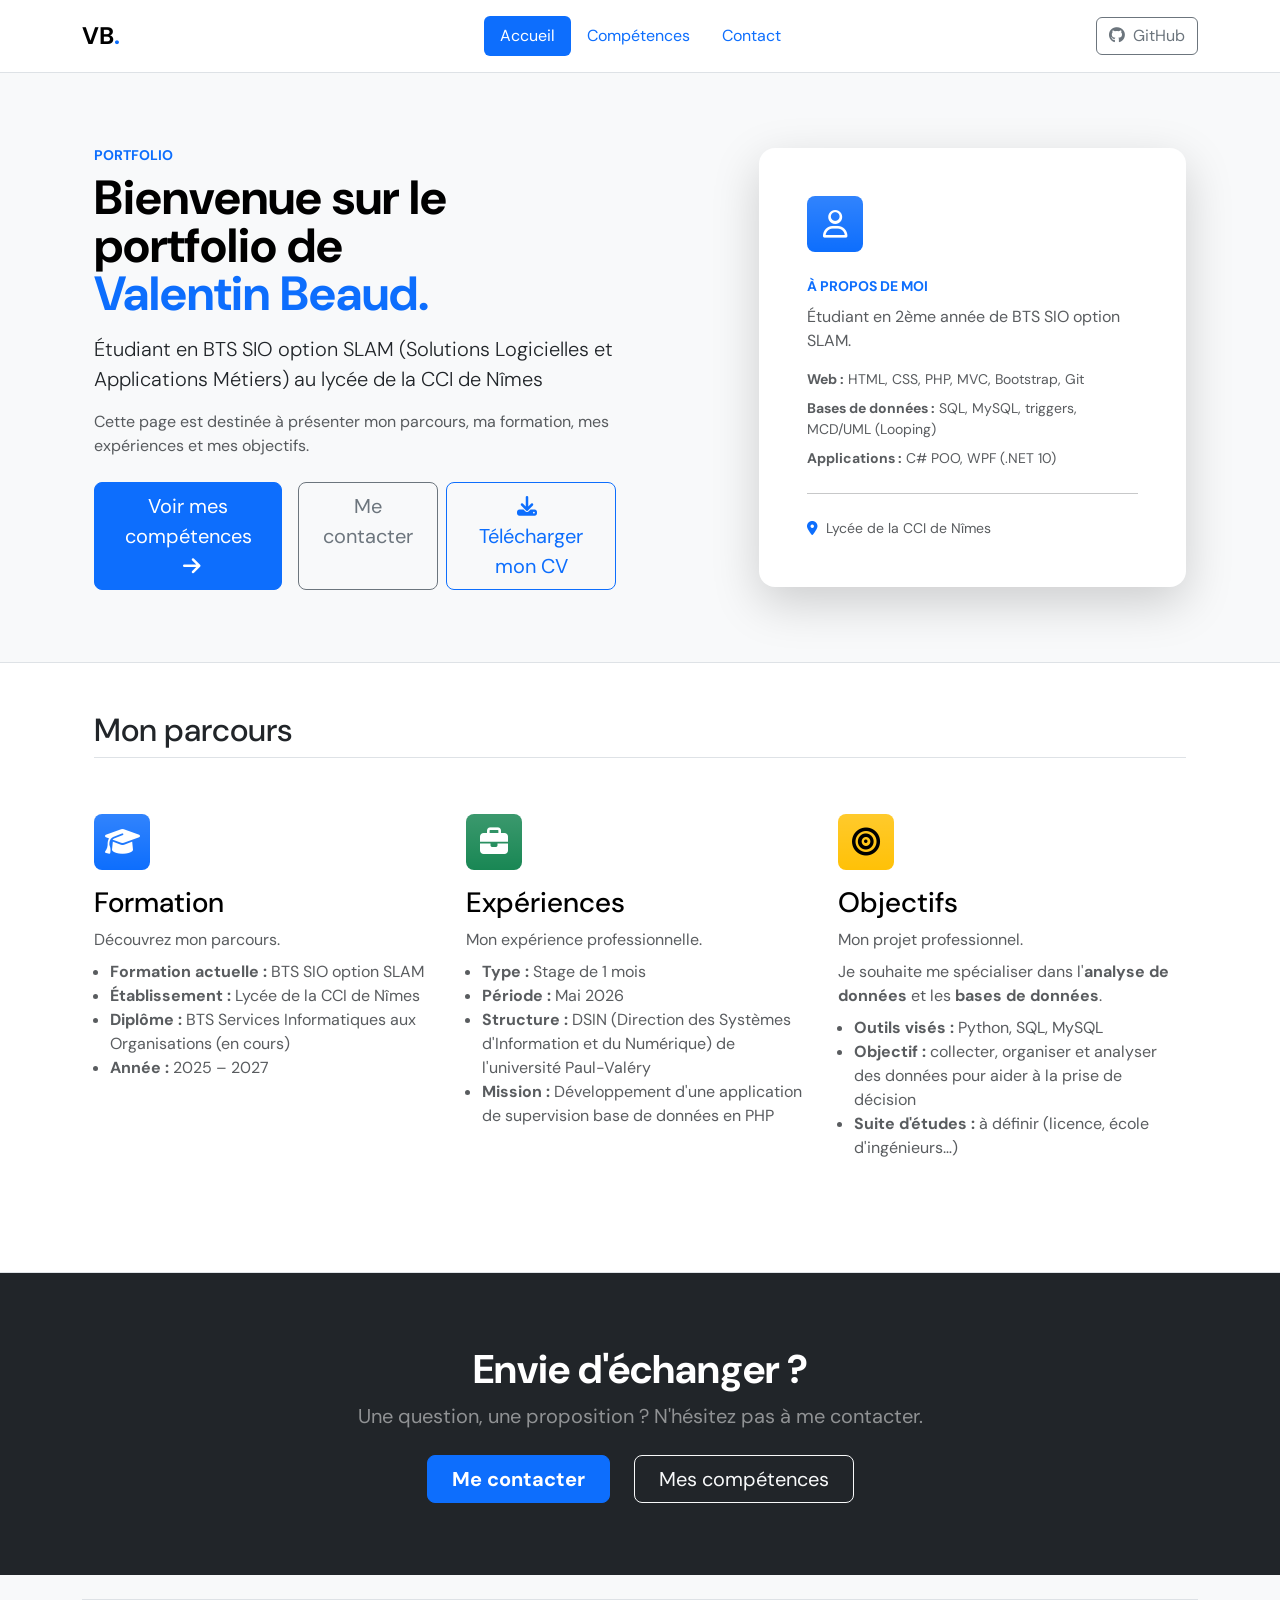
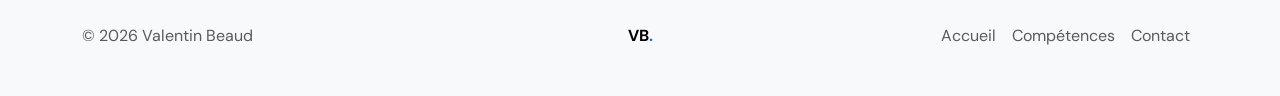
==== index.html @ 90900ea0 "Initialisation du portfolio" ====
<!doctype html>
<html lang="fr" data-bs-theme="light">

<head>
  <meta charset="utf-8">
  <meta name="viewport" content="width=device-width, initial-scale=1">
  <title>Accueil | Valentin Beaud</title>
  <link href="https://cdn.jsdelivr.net/npm/bootstrap@5.3.3/dist/css/bootstrap.min.css" rel="stylesheet">
  <link href="https://cdnjs.cloudflare.com/ajax/libs/font-awesome/6.7.2/css/all.min.css" rel="stylesheet">
  <link href="css/style.css" rel="stylesheet">
</head>

<body class="d-flex flex-column min-vh-100 bg-body-tertiary">

  <!-- En-tête (modèle « Headers » de Bootstrap) -->
  <header class="bg-body border-bottom sticky-top">
    <div class="container d-flex flex-wrap align-items-center justify-content-center justify-content-md-between py-3">
      <a href="index.html"
        class="d-flex align-items-center col-md-3 mb-2 mb-md-0 link-body-emphasis text-decoration-none fs-4 fw-bold">VB<span
          class="text-primary">.</span></a>
      <ul class="nav nav-pills col-12 col-md-auto mb-2 justify-content-center mb-md-0">
        <li class="nav-item"><a href="index.html" class="nav-link active" aria-current="page">Accueil</a></li>
        <li class="nav-item"><a href="competences.html" class="nav-link">Compétences</a></li>
        <li class="nav-item"><a href="contact.html" class="nav-link">Contact</a></li>
      </ul>
      <div class="col-md-3 text-md-end">
        <a class="btn btn-outline-secondary" href="https://github.com/vbeaud30" target="_blank"
          rel="noopener noreferrer"><i class="fa-brands fa-github me-2"></i>GitHub</a>
      </div>
    </div>
  </header>

  <main class="flex-grow-1">

    <!-- Hero (modèle « Heroes », version alignée à gauche) -->
    <section class="container px-4 py-5">
      <div class="row align-items-center g-5 py-lg-4">
        <div class="col-lg-6">
          <p class="text-primary fw-bold small mb-2">PORTFOLIO</p>
          <h1 class="display-5 fw-bold text-body-emphasis lh-1 mb-3">Bienvenue sur le portfolio de <br><span
              class="text-primary">Valentin Beaud.</span></h1>
          <p class="lead">Étudiant en BTS SIO option SLAM (Solutions Logicielles et Applications Métiers) au lycée de la
            CCI de Nîmes</p>
          <p class="text-body-secondary">Cette page est destinée à présenter mon parcours, ma formation, mes expériences
            et mes objectifs.</p>
          <div class="d-grid gap-2 d-md-flex justify-content-md-start mt-4">
            <a class="btn btn-primary btn-lg px-4 me-md-2" href="competences.html">Voir mes compétences <i
                class="fa-solid fa-arrow-right ms-2"></i></a>
            <a class="btn btn-outline-secondary btn-lg px-4" href="contact.html">Me contacter</a>
            <a class="btn btn-outline-primary btn-lg px-4" href="Documents/CV/CV-Beaud Valentin.pdf" download><i
                class="fa-solid fa-download me-2"></i>Télécharger mon CV</a>
          </div>
        </div>
        <div class="col-lg-6 col-xl-5 ms-xl-auto">
          <div class="card border-0 shadow-lg rounded-4">
            <div class="card-body p-4 p-md-5">
              <div
                class="icon-box d-flex align-items-center justify-content-center rounded-3 bg-gradient text-bg-primary fs-3 mb-4">
                <i class="fa-regular fa-user"></i>
              </div>
              <p class="text-primary small fw-bold mb-2">À PROPOS DE MOI</p>
              <p class="text-body-secondary mb-3">Étudiant en 2ème année de BTS SIO option SLAM.</p>
              <ul class="text-body-secondary small mb-0 list-unstyled">
                <li class="mb-2"><strong>Web :</strong> HTML, CSS, PHP, MVC, Bootstrap, Git</li>
                <li class="mb-2"><strong>Bases de données :</strong> SQL, MySQL, triggers, MCD/UML (Looping)</li>
                <li><strong>Applications :</strong> C# POO, WPF (.NET 10)</li>
              </ul>
              <hr class="my-4">
              <p class="small text-body-secondary mb-0"><i class="fa-solid fa-location-dot text-primary me-2"></i>Lycée
                de la CCI de Nîmes</p>
            </div>
          </div>
        </div>
      </div>
    </section>

    <!-- Colonnes avec icônes (modèle « Features ») -->
    <section class="bg-body border-top border-bottom">
      <div class="container px-4 py-5">
        <h2 class="pb-2 border-bottom">Mon parcours</h2>
        <div class="row g-4 py-5 row-cols-1 row-cols-lg-3">
          <div class="col">
            <div
              class="icon-box flex-shrink-0 d-inline-flex align-items-center justify-content-center rounded-3 bg-gradient fs-3 text-bg-primary mb-3">
              <i class="fa-solid fa-graduation-cap"></i>
            </div>
            <h3 class="fs-3 text-body-emphasis">Formation</h3>
            <p class="text-body-secondary mb-2">Découvrez mon parcours.</p>
            <ul class="text-body-secondary ps-3">
              <li><strong>Formation actuelle :</strong> BTS SIO option SLAM</li>
              <li><strong>Établissement :</strong> Lycée de la CCI de Nîmes</li>
              <li><strong>Diplôme :</strong> BTS Services Informatiques aux Organisations (en cours)</li>
              <li><strong>Année :</strong> 2025 – 2027</li>
            </ul>
          </div>
          <div class="col">
            <div
              class="icon-box flex-shrink-0 d-inline-flex align-items-center justify-content-center rounded-3 bg-gradient fs-3 text-bg-success mb-3">
              <i class="fa-solid fa-briefcase"></i>
            </div>
            <h3 class="fs-3 text-body-emphasis">Expériences</h3>
            <p class="text-body-secondary mb-2">Mon expérience professionnelle.</p>
            <ul class="text-body-secondary ps-3">
              <li><strong>Type :</strong> Stage de 1 mois</li>
              <li><strong>Période :</strong> Mai 2026</li>
              <li><strong>Structure :</strong> DSIN (Direction des Systèmes d'Information et du Numérique) de
                l'université Paul-Valéry</li>
              <li><strong>Mission :</strong> Développement d'une application de supervision base de données en PHP</li>
            </ul>
          </div>
          <div class="col">
            <div
              class="icon-box flex-shrink-0 d-inline-flex align-items-center justify-content-center rounded-3 bg-gradient fs-3 text-bg-warning mb-3">
              <i class="fa-solid fa-bullseye"></i>
            </div>
            <h3 class="fs-3 text-body-emphasis">Objectifs</h3>
            <p class="text-body-secondary mb-2">Mon projet professionnel.</p>
            <p class="text-body-secondary mb-2">Je souhaite me spécialiser dans l'<strong>analyse de données</strong> et
              les <strong>bases de données</strong>.</p>
            <ul class="text-body-secondary ps-3">
              <li><strong>Outils visés :</strong> Python, SQL, MySQL</li>
              <li><strong>Objectif :</strong> collecter, organiser et analyser des données pour aider à la prise de
                décision</li>
              <li><strong>Suite d'études :</strong> à définir (licence, école d'ingénieurs…)</li>
            </ul>
          </div>
        </div>
      </div>
    </section>

    <!-- Bandeau sombre (modèle « Heroes », version sombre) -->
    <section class="bg-dark text-white-50 px-4 py-5 text-center">
      <div class="py-4">
        <h2 class="display-6 fw-bold text-white">Envie d'échanger ?</h2>
        <div class="col-lg-6 mx-auto">
          <p class="fs-5 mb-4">Une question, une proposition ? N'hésitez pas à me contacter.</p>
          <div class="d-grid gap-2 d-sm-flex justify-content-sm-center">
            <a class="btn btn-primary btn-lg px-4 me-sm-3 fw-bold" href="contact.html">Me contacter</a>
            <a class="btn btn-outline-light btn-lg px-4" href="competences.html">Mes compétences</a>
          </div>
        </div>
      </div>
    </section>

  </main>

  <!-- Pied de page (modèle « Footers » de Bootstrap) -->
  <div class="container">
    <footer class="d-flex flex-wrap justify-content-between align-items-center py-3 my-4 border-top">
      <p class="col-md-4 mb-0 text-body-secondary">&copy; 2026 Valentin Beaud</p>
      <a href="index.html"
        class="col-md-4 d-flex align-items-center justify-content-center mb-3 mb-md-0 me-md-auto link-body-emphasis text-decoration-none fw-bold">VB<span
          class="text-primary">.</span></a>
      <ul class="nav col-md-4 justify-content-end">
        <li class="nav-item"><a href="index.html" class="nav-link px-2 text-body-secondary">Accueil</a></li>
        <li class="nav-item"><a href="competences.html" class="nav-link px-2 text-body-secondary">Compétences</a></li>
        <li class="nav-item"><a href="contact.html" class="nav-link px-2 text-body-secondary">Contact</a></li>
      </ul>
    </footer>
  </div>
</body>

</html>
---- css/style.css ----
@import url('https://fonts.googleapis.com/css2?family=DM+Sans:wght@400;500;600;700;800&display=swap');

:root { --bs-body-font-family: 'DM Sans', sans-serif; }

.icon-box { width: 3.5rem; height: 3.5rem; }

.hover-lift { transition: transform .2s ease, box-shadow .2s ease; }
.hover-lift:hover { transform: translateY(-4px); box-shadow: var(--bs-box-shadow-lg) !important; }
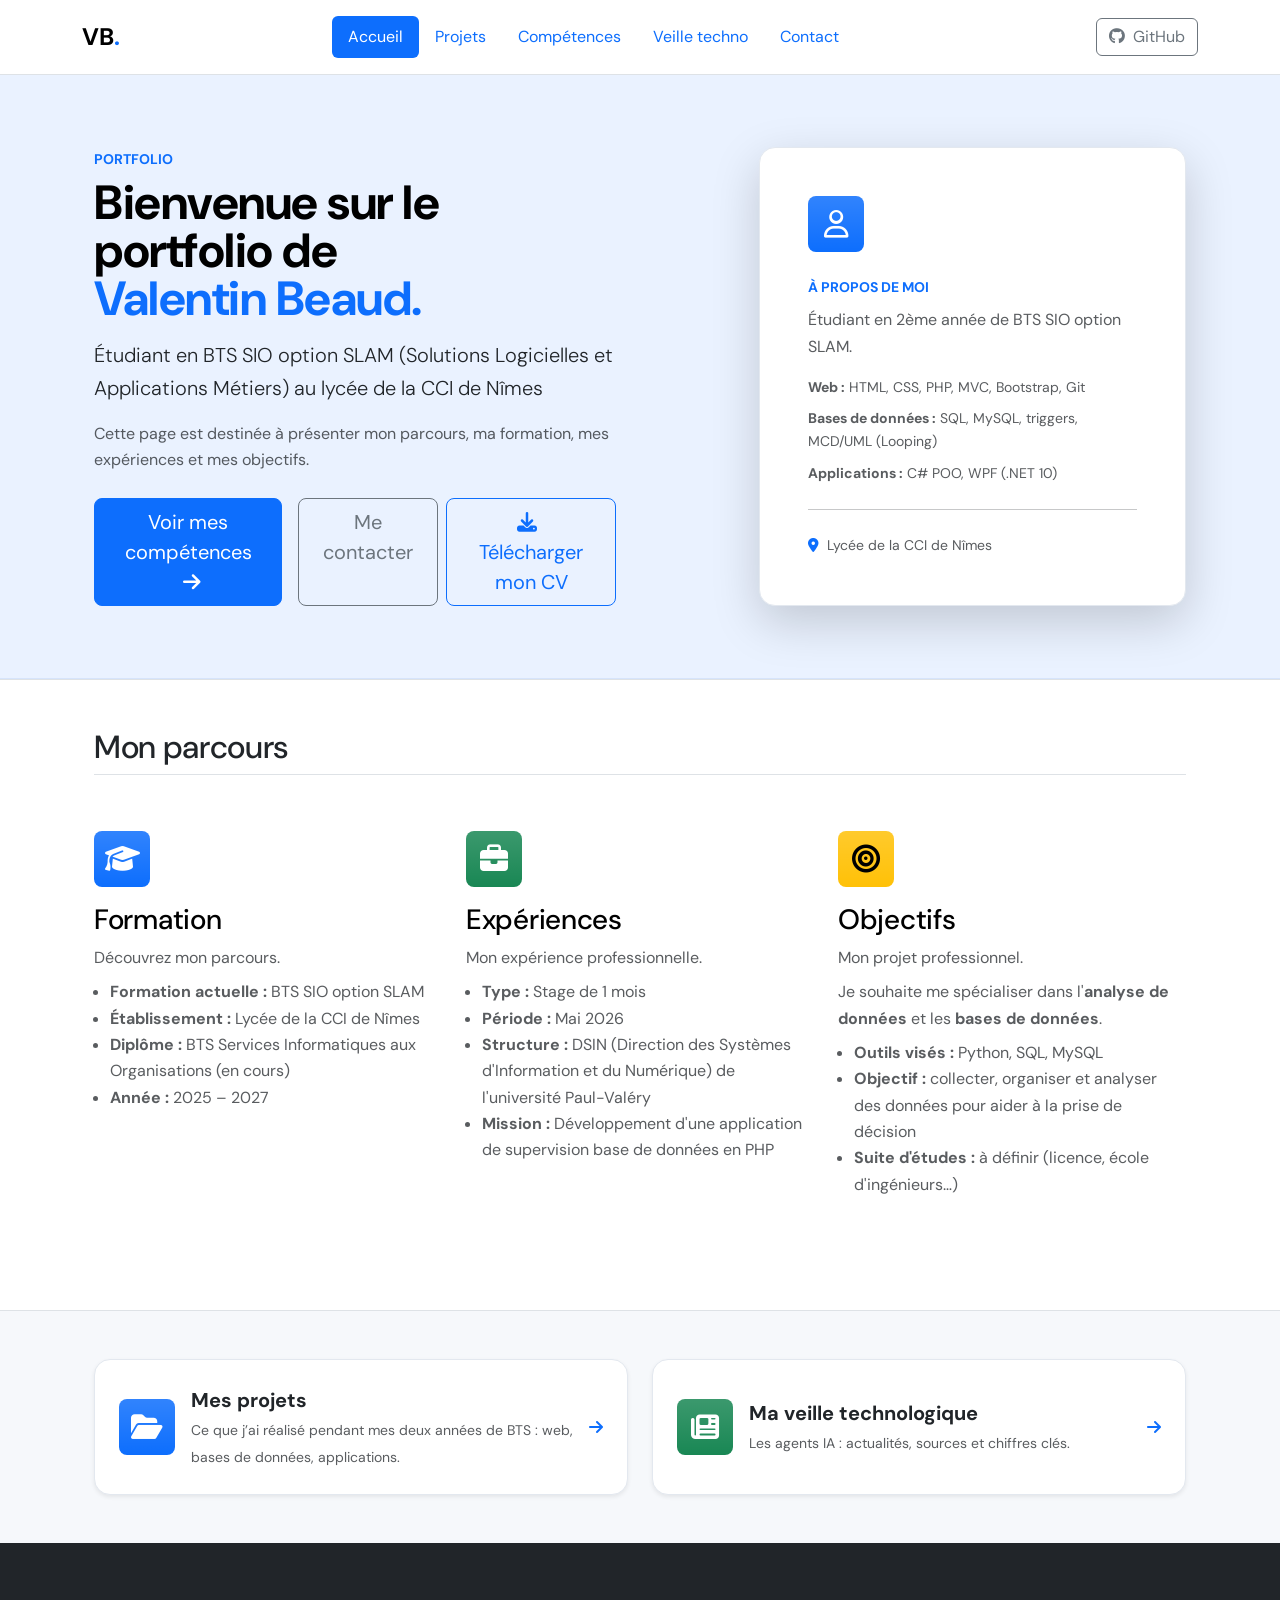
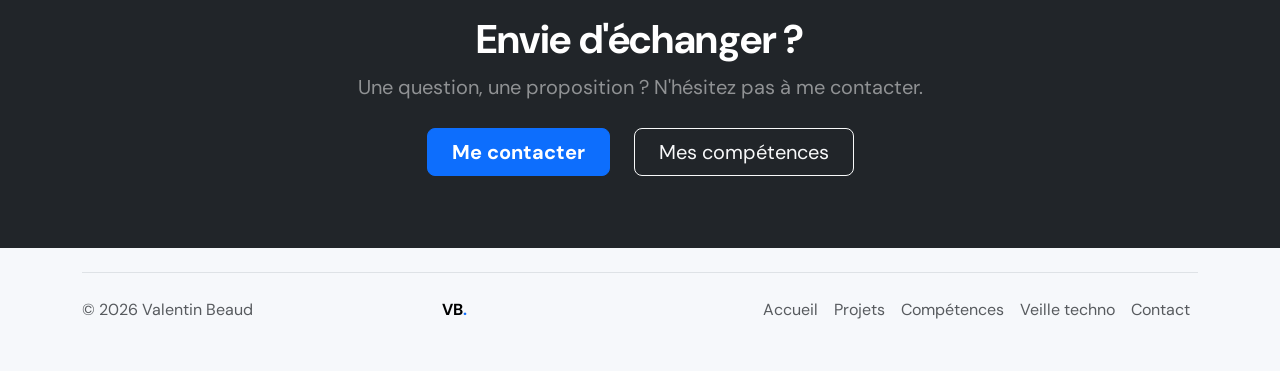
==== commit 942c542c: "Update portfolio" ====
--- a/index.html
+++ b/index.html
@@ -14,18 +14,11 @@
 
   <!-- En-tête (modèle « Headers » de Bootstrap) -->
   <header class="bg-body border-bottom sticky-top">
-    <div class="container d-flex flex-wrap align-items-center justify-content-center justify-content-md-between py-3">
-      <a href="index.html"
-        class="d-flex align-items-center col-md-3 mb-2 mb-md-0 link-body-emphasis text-decoration-none fs-4 fw-bold">VB<span
-          class="text-primary">.</span></a>
-      <ul class="nav nav-pills col-12 col-md-auto mb-2 justify-content-center mb-md-0">
-        <li class="nav-item"><a href="index.html" class="nav-link active" aria-current="page">Accueil</a></li>
-        <li class="nav-item"><a href="competences.html" class="nav-link">Compétences</a></li>
-        <li class="nav-item"><a href="contact.html" class="nav-link">Contact</a></li>
-      </ul>
-      <div class="col-md-3 text-md-end">
-        <a class="btn btn-outline-secondary" href="https://github.com/vbeaud30" target="_blank"
-          rel="noopener noreferrer"><i class="fa-brands fa-github me-2"></i>GitHub</a>
+    <div class="container d-flex flex-wrap align-items-center justify-content-center justify-content-lg-between py-3">
+      <a href="index.html" class="d-flex align-items-center col-lg-2 mb-2 mb-lg-0 link-body-emphasis text-decoration-none fs-4 fw-bold">VB<span class="text-primary">.</span></a>
+      <ul class="nav nav-pills col-12 col-lg-auto mb-2 justify-content-center mb-lg-0"><li class="nav-item"><a href="index.html" class="nav-link active" aria-current="page">Accueil</a></li><li class="nav-item"><a href="projets.html" class="nav-link">Projets</a></li><li class="nav-item"><a href="competences.html" class="nav-link">Compétences</a></li><li class="nav-item"><a href="veille.html" class="nav-link">Veille techno</a></li><li class="nav-item"><a href="contact.html" class="nav-link">Contact</a></li></ul>
+      <div class="col-lg-3 d-flex justify-content-center justify-content-lg-end gap-2">
+        <a class="btn btn-outline-secondary" href="https://github.com/vbeaud30" target="_blank" rel="noopener noreferrer"><i class="fa-brands fa-github me-2"></i>GitHub</a>
       </div>
     </div>
   </header>
@@ -33,29 +26,24 @@
   <main class="flex-grow-1">
 
     <!-- Hero (modèle « Heroes », version alignée à gauche) -->
-    <section class="container px-4 py-5">
+    <section class="hero-band">
+      <div class="container px-4 py-5">
       <div class="row align-items-center g-5 py-lg-4">
         <div class="col-lg-6">
           <p class="text-primary fw-bold small mb-2">PORTFOLIO</p>
-          <h1 class="display-5 fw-bold text-body-emphasis lh-1 mb-3">Bienvenue sur le portfolio de <br><span
-              class="text-primary">Valentin Beaud.</span></h1>
-          <p class="lead">Étudiant en BTS SIO option SLAM (Solutions Logicielles et Applications Métiers) au lycée de la
-            CCI de Nîmes</p>
-          <p class="text-body-secondary">Cette page est destinée à présenter mon parcours, ma formation, mes expériences
-            et mes objectifs.</p>
+          <h1 class="display-5 fw-bold text-body-emphasis lh-1 mb-3">Bienvenue sur le portfolio de <br><span class="text-primary">Valentin Beaud.</span></h1>
+          <p class="lead">Étudiant en BTS SIO option SLAM (Solutions Logicielles et Applications Métiers) au lycée de la CCI de Nîmes</p>
+          <p class="text-body-secondary">Cette page est destinée à présenter mon parcours, ma formation, mes expériences et mes objectifs.</p>
           <div class="d-grid gap-2 d-md-flex justify-content-md-start mt-4">
-            <a class="btn btn-primary btn-lg px-4 me-md-2" href="competences.html">Voir mes compétences <i
-                class="fa-solid fa-arrow-right ms-2"></i></a>
+            <a class="btn btn-primary btn-lg px-4 me-md-2" href="competences.html">Voir mes compétences <i class="fa-solid fa-arrow-right ms-2"></i></a>
             <a class="btn btn-outline-secondary btn-lg px-4" href="contact.html">Me contacter</a>
-            <a class="btn btn-outline-primary btn-lg px-4" href="Documents/CV/CV-Beaud Valentin.pdf" download><i
-                class="fa-solid fa-download me-2"></i>Télécharger mon CV</a>
+            <a class="btn btn-outline-primary btn-lg px-4" href="Documents/CV/CV-Beaud Valentin.pdf" download><i class="fa-solid fa-download me-2"></i>Télécharger mon CV</a>
           </div>
         </div>
         <div class="col-lg-6 col-xl-5 ms-xl-auto">
           <div class="card border-0 shadow-lg rounded-4">
             <div class="card-body p-4 p-md-5">
-              <div
-                class="icon-box d-flex align-items-center justify-content-center rounded-3 bg-gradient text-bg-primary fs-3 mb-4">
+              <div class="icon-box d-flex align-items-center justify-content-center rounded-3 bg-gradient text-bg-primary fs-3 mb-4">
                 <i class="fa-regular fa-user"></i>
               </div>
               <p class="text-primary small fw-bold mb-2">À PROPOS DE MOI</p>
@@ -66,11 +54,11 @@
                 <li><strong>Applications :</strong> C# POO, WPF (.NET 10)</li>
               </ul>
               <hr class="my-4">
-              <p class="small text-body-secondary mb-0"><i class="fa-solid fa-location-dot text-primary me-2"></i>Lycée
-                de la CCI de Nîmes</p>
+              <p class="small text-body-secondary mb-0"><i class="fa-solid fa-location-dot text-primary me-2"></i>Lycée de la CCI de Nîmes</p>
             </div>
           </div>
         </div>
+      </div>
       </div>
     </section>
 
@@ -79,51 +67,63 @@
       <div class="container px-4 py-5">
         <h2 class="pb-2 border-bottom">Mon parcours</h2>
         <div class="row g-4 py-5 row-cols-1 row-cols-lg-3">
-          <div class="col">
-            <div
-              class="icon-box flex-shrink-0 d-inline-flex align-items-center justify-content-center rounded-3 bg-gradient fs-3 text-bg-primary mb-3">
-              <i class="fa-solid fa-graduation-cap"></i>
+        <div class="col">
+          <div class="icon-box flex-shrink-0 d-inline-flex align-items-center justify-content-center rounded-3 bg-gradient fs-3 text-bg-primary mb-3"><i class="fa-solid fa-graduation-cap"></i></div>
+          <h3 class="fs-3 text-body-emphasis">Formation</h3>
+          <p class="text-body-secondary mb-2">Découvrez mon parcours.</p>
+          <ul class="text-body-secondary ps-3">
+            <li><strong>Formation actuelle :</strong> BTS SIO option SLAM</li>
+            <li><strong>Établissement :</strong> Lycée de la CCI de Nîmes</li>
+            <li><strong>Diplôme :</strong> BTS Services Informatiques aux Organisations (en cours)</li>
+            <li><strong>Année :</strong> 2025 – 2027</li>
+          </ul>
+        </div>
+        <div class="col">
+          <div class="icon-box flex-shrink-0 d-inline-flex align-items-center justify-content-center rounded-3 bg-gradient fs-3 text-bg-success mb-3"><i class="fa-solid fa-briefcase"></i></div>
+          <h3 class="fs-3 text-body-emphasis">Expériences</h3>
+          <p class="text-body-secondary mb-2">Mon expérience professionnelle.</p>
+          <ul class="text-body-secondary ps-3">
+            <li><strong>Type :</strong> Stage de 1 mois</li>
+            <li><strong>Période :</strong> Mai 2026</li>
+            <li><strong>Structure :</strong> DSIN (Direction des Systèmes d'Information et du Numérique) de l'université Paul-Valéry</li>
+            <li><strong>Mission :</strong> Développement d'une application de supervision base de données en PHP</li>
+          </ul>
+        </div>
+        <div class="col">
+          <div class="icon-box flex-shrink-0 d-inline-flex align-items-center justify-content-center rounded-3 bg-gradient fs-3 text-bg-warning mb-3"><i class="fa-solid fa-bullseye"></i></div>
+          <h3 class="fs-3 text-body-emphasis">Objectifs</h3>
+          <p class="text-body-secondary mb-2">Mon projet professionnel.</p>
+          <p class="text-body-secondary mb-2">Je souhaite me spécialiser dans l'<strong>analyse de données</strong> et les <strong>bases de données</strong>.</p>
+          <ul class="text-body-secondary ps-3">
+            <li><strong>Outils visés :</strong> Python, SQL, MySQL</li>
+            <li><strong>Objectif :</strong> collecter, organiser et analyser des données pour aider à la prise de décision</li>
+            <li><strong>Suite d'études :</strong> à définir (licence, école d'ingénieurs…)</li>
+          </ul>
+        </div>
+        </div>
+      </div>
+    </section>
+
+    <!-- Découvrir : projets et veille -->
+    <section class="container px-4 py-5">
+      <div class="row row-cols-1 row-cols-md-2 g-4">
+        <div class="col">
+          <a href="projets.html" class="card hover-lift h-100 border-0 shadow-sm rounded-4 text-body text-decoration-none">
+            <div class="card-body p-4 d-flex align-items-center gap-3">
+              <span class="icon-box flex-shrink-0 d-inline-flex align-items-center justify-content-center rounded-3 bg-gradient fs-3 text-bg-primary"><i class="fa-solid fa-folder-open"></i></span>
+              <span><strong class="d-block fs-5">Mes projets</strong><small class="text-body-secondary">Ce que j’ai réalisé pendant mes deux années de BTS : web, bases de données, applications.</small></span>
+              <i class="fa-solid fa-arrow-right ms-auto text-primary"></i>
             </div>
-            <h3 class="fs-3 text-body-emphasis">Formation</h3>
-            <p class="text-body-secondary mb-2">Découvrez mon parcours.</p>
-            <ul class="text-body-secondary ps-3">
-              <li><strong>Formation actuelle :</strong> BTS SIO option SLAM</li>
-              <li><strong>Établissement :</strong> Lycée de la CCI de Nîmes</li>
-              <li><strong>Diplôme :</strong> BTS Services Informatiques aux Organisations (en cours)</li>
-              <li><strong>Année :</strong> 2025 – 2027</li>
-            </ul>
-          </div>
-          <div class="col">
-            <div
-              class="icon-box flex-shrink-0 d-inline-flex align-items-center justify-content-center rounded-3 bg-gradient fs-3 text-bg-success mb-3">
-              <i class="fa-solid fa-briefcase"></i>
+          </a>
+        </div>
+        <div class="col">
+          <a href="veille.html" class="card hover-lift h-100 border-0 shadow-sm rounded-4 text-body text-decoration-none">
+            <div class="card-body p-4 d-flex align-items-center gap-3">
+              <span class="icon-box flex-shrink-0 d-inline-flex align-items-center justify-content-center rounded-3 bg-gradient fs-3 text-bg-success"><i class="fa-solid fa-newspaper"></i></span>
+              <span><strong class="d-block fs-5">Ma veille technologique</strong><small class="text-body-secondary">Les agents IA : actualités, sources et chiffres clés.</small></span>
+              <i class="fa-solid fa-arrow-right ms-auto text-primary"></i>
             </div>
-            <h3 class="fs-3 text-body-emphasis">Expériences</h3>
-            <p class="text-body-secondary mb-2">Mon expérience professionnelle.</p>
-            <ul class="text-body-secondary ps-3">
-              <li><strong>Type :</strong> Stage de 1 mois</li>
-              <li><strong>Période :</strong> Mai 2026</li>
-              <li><strong>Structure :</strong> DSIN (Direction des Systèmes d'Information et du Numérique) de
-                l'université Paul-Valéry</li>
-              <li><strong>Mission :</strong> Développement d'une application de supervision base de données en PHP</li>
-            </ul>
-          </div>
-          <div class="col">
-            <div
-              class="icon-box flex-shrink-0 d-inline-flex align-items-center justify-content-center rounded-3 bg-gradient fs-3 text-bg-warning mb-3">
-              <i class="fa-solid fa-bullseye"></i>
-            </div>
-            <h3 class="fs-3 text-body-emphasis">Objectifs</h3>
-            <p class="text-body-secondary mb-2">Mon projet professionnel.</p>
-            <p class="text-body-secondary mb-2">Je souhaite me spécialiser dans l'<strong>analyse de données</strong> et
-              les <strong>bases de données</strong>.</p>
-            <ul class="text-body-secondary ps-3">
-              <li><strong>Outils visés :</strong> Python, SQL, MySQL</li>
-              <li><strong>Objectif :</strong> collecter, organiser et analyser des données pour aider à la prise de
-                décision</li>
-              <li><strong>Suite d'études :</strong> à définir (licence, école d'ingénieurs…)</li>
-            </ul>
-          </div>
+          </a>
         </div>
       </div>
     </section>
@@ -147,17 +147,11 @@
   <!-- Pied de page (modèle « Footers » de Bootstrap) -->
   <div class="container">
     <footer class="d-flex flex-wrap justify-content-between align-items-center py-3 my-4 border-top">
-      <p class="col-md-4 mb-0 text-body-secondary">&copy; 2026 Valentin Beaud</p>
-      <a href="index.html"
-        class="col-md-4 d-flex align-items-center justify-content-center mb-3 mb-md-0 me-md-auto link-body-emphasis text-decoration-none fw-bold">VB<span
-          class="text-primary">.</span></a>
-      <ul class="nav col-md-4 justify-content-end">
-        <li class="nav-item"><a href="index.html" class="nav-link px-2 text-body-secondary">Accueil</a></li>
-        <li class="nav-item"><a href="competences.html" class="nav-link px-2 text-body-secondary">Compétences</a></li>
-        <li class="nav-item"><a href="contact.html" class="nav-link px-2 text-body-secondary">Contact</a></li>
-      </ul>
+      <p class="col-md-3 mb-0 text-body-secondary">&copy; 2026 Valentin Beaud</p>
+      <a href="index.html" class="col-md-2 d-flex align-items-center justify-content-center mb-3 mb-md-0 link-body-emphasis text-decoration-none fw-bold">VB<span class="text-primary">.</span></a>
+      <ul class="nav col-md-7 justify-content-md-end"><li class="nav-item"><a href="index.html" class="nav-link px-2 text-body-secondary" aria-current="page">Accueil</a></li><li class="nav-item"><a href="projets.html" class="nav-link px-2 text-body-secondary">Projets</a></li><li class="nav-item"><a href="competences.html" class="nav-link px-2 text-body-secondary">Compétences</a></li><li class="nav-item"><a href="veille.html" class="nav-link px-2 text-body-secondary">Veille techno</a></li><li class="nav-item"><a href="contact.html" class="nav-link px-2 text-body-secondary">Contact</a></li></ul>
     </footer>
   </div>
 </body>
 
-</html>+</html>
--- a/css/style.css
+++ b/css/style.css
@@ -2,7 +2,24 @@
 
 :root { --bs-body-font-family: 'DM Sans', sans-serif; }
 
+body { line-height: 1.65; }
+body.bg-body-tertiary { background-color: #f6f8fb !important; }
+h1, h2, h3 { letter-spacing: -.01em; }
+
 .icon-box { width: 3.5rem; height: 3.5rem; }
 
+/* Cartes */
+.card.border-0 { border: 1px solid #e3e8ef !important; }
+.card.card-feature { border-left: 5px solid var(--bs-primary) !important; }
 .hover-lift { transition: transform .2s ease, box-shadow .2s ease; }
 .hover-lift:hover { transform: translateY(-4px); box-shadow: var(--bs-box-shadow-lg) !important; }
+
+/* Bandeaux de titre : bleu très clair */
+.hero-band, body > section.text-center:not(.bg-dark) { background-color: #eaf2ff; border-bottom: 1px solid #d6e4fb; }
+body > section.text-center:not(.bg-dark) { margin: 0 0 2.5rem !important; }
+
+/* Frise chronologique */
+.timeline { margin-left: .5rem; padding-left: 2rem; border-left: 3px solid #b6d0fb; }
+.timeline-item { position: relative; margin-bottom: 1.5rem; }
+.timeline-item:last-child { margin-bottom: 0; }
+.timeline-item::before { content: ""; position: absolute; left: calc(-2rem - 9.5px); top: 1.5rem; width: 16px; height: 16px; border-radius: 50%; background: var(--bs-primary); border: 3px solid #f6f8fb; }
